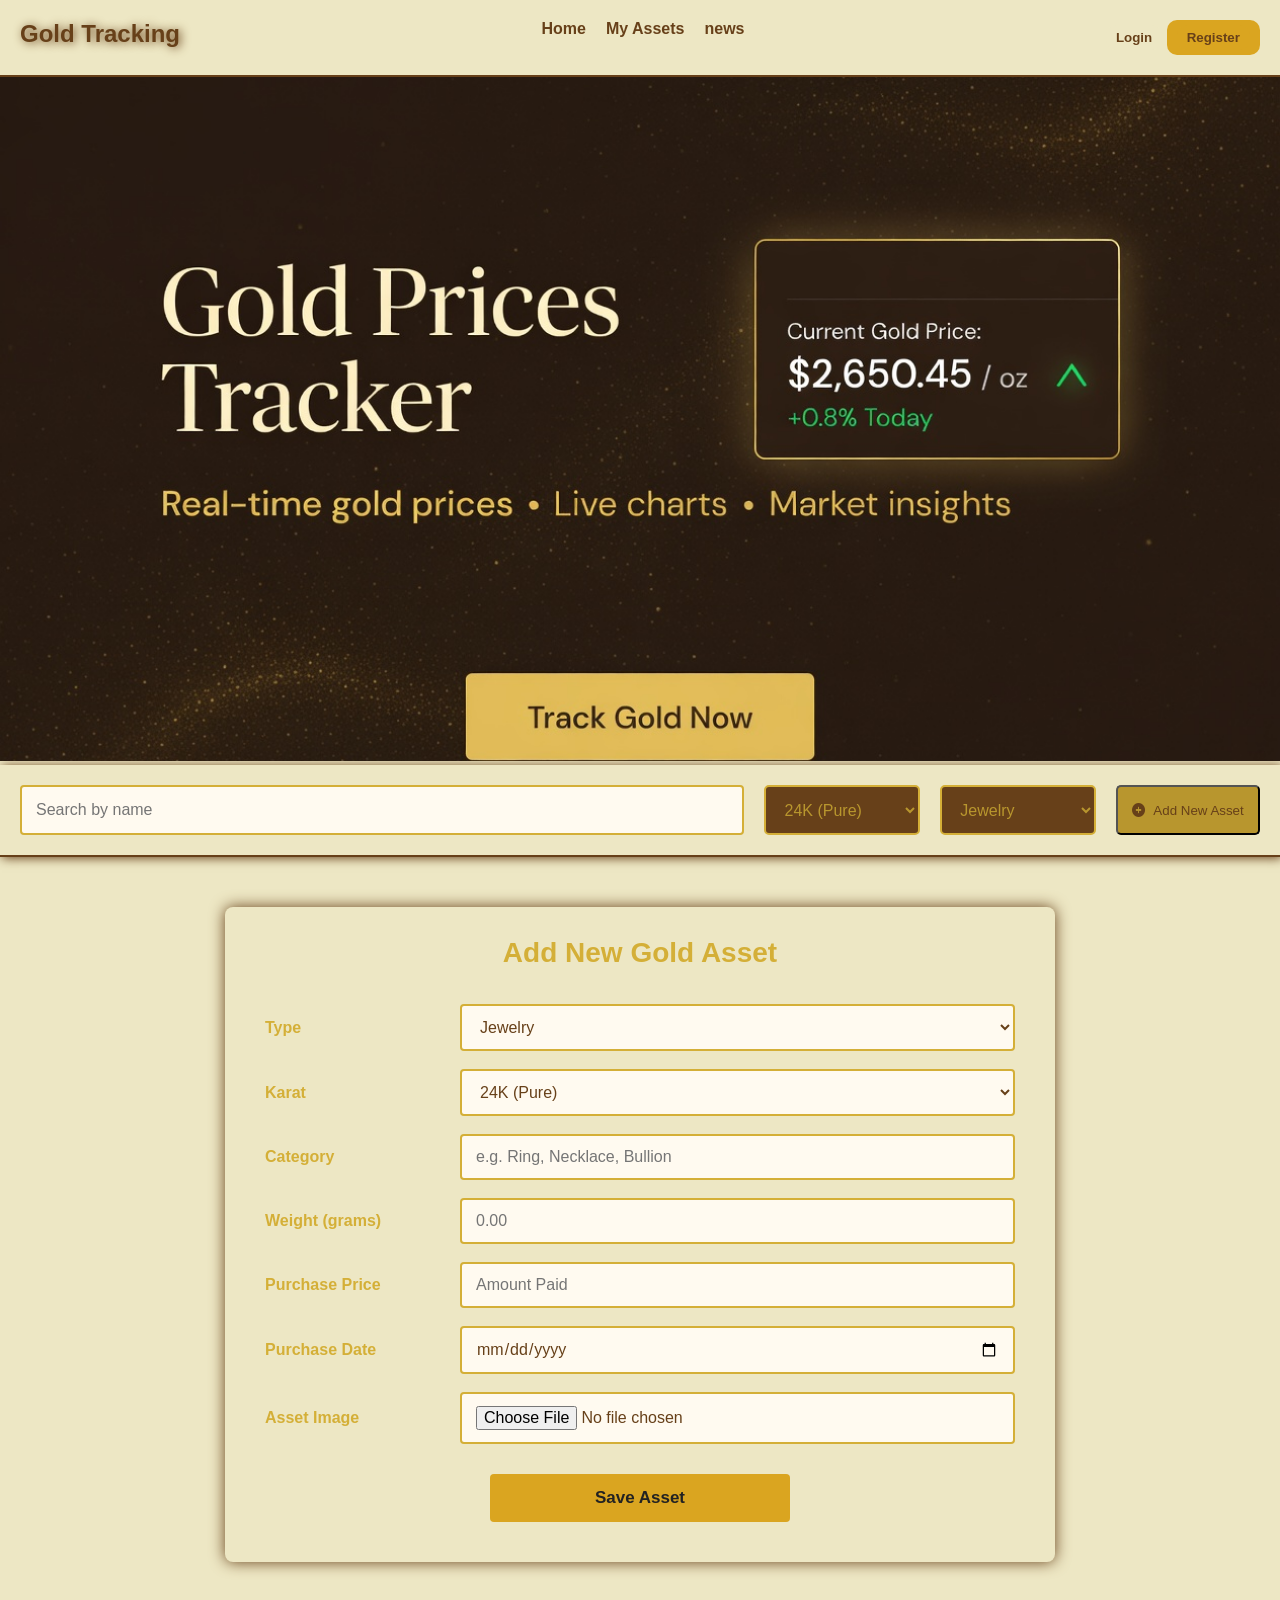
==== assets.html @ 6d6d90ec "Asset html and css are ready still missing the js" ====
<!DOCTYPE html>
<html lang="en">

<head>
    <meta charset="UTF-8">
    <meta name="viewport" content="width=device-width, initial-scale=1.0">
    <title>Assets Page </title>
    <link rel="stylesheet" href="assets.css">
    <link rel="stylesheet" href="https://cdnjs.cloudflare.com/ajax/libs/font-awesome/6.4.0/css/all.min.css">
</head>

<body>
    <header>
        <div id="logo">Gold Tracking</div>
        <div id="nav-bar">
            <nav>
                <ul>
                    <li><a href="#">Home</a></li>
                    <li><a href="#">My Assets</a></li>
                    <li><a href="#">news</a></li>
                </ul>
            </nav>
        </div>
        <div id="buttons">
            <button id="login-btn"><a href="#">Login</a></button>
            <button id="Register-btn"><a href="#">Register</a></button>
        </div>
    </header>
    <img src="images\bKC5A.jpg" class="heroSection" alt="Gold Image for the hero section ">


    <div class="searchAssets">
        <input type="text"  placeholder="Search by name">
        
                <select id="searchKarat" required>
                        <option value="24K">24K (Pure)</option>
                        <option value="22K">22K</option>
                        <option value="21K">21K</option>
                        <option value="18K">18K</option>
                        <option value="14K">14K</option>
                    </select>
                
                <select id="searchType" required>
                        <option value="Jewelry">Jewelry</option>
                        <option value="Bars">Bars</option>
                        <option value="Coins">Coins</option>
                    </select>


    
        <button id="add-asset-btn"><i class="fa-solid fa-circle-plus" style="margin-right: 5px;  background-color: #b8962e;"></i> Add New Asset</button>
    </div>


    <form class="addAssets">

        <div class="form-container">
            <h2>Add New Gold Asset</h2>
            <form id="assetForm">
                <div class="form-group">
                    <label for="type">Type</label>
                    <select id="type" required>
                        <option value="Jewelry">Jewelry</option>
                        <option value="Bars">Bars</option>
                        <option value="Coins">Coins</option>
                    </select>
                </div>

                <div class="form-group">
                    <label for="karat">Karat</label>
                    <select id="karat" required>
                        <option value="24K">24K (Pure)</option>
                        <option value="22K">22K</option>
                        <option value="21K">21K</option>
                        <option value="18K">18K</option>
                        <option value="14K">14K</option>
                    </select>
                </div>

                <div class="form-group">
                    <label for="category">Category</label>
                    <input type="text" id="category" placeholder="e.g. Ring, Necklace, Bullion" required>
                </div>

                <div class="form-group">
                    <label for="weight">Weight (grams)</label>
                    <input type="number" id="weight" step="0.01" placeholder="0.00" required>
                </div>

                <div class="form-group">
                    <label for="price">Purchase Price</label>
                    <input type="number" id="price" step="0.01" placeholder="Amount Paid" required>
                </div>

                <div class="form-group">
                    <label for="date">Purchase Date</label>
                    <input type="date" id="date" required>
                </div>

                <div class="form-group">
                    <label for="image">Asset Image</label>
                    <input type="file" id="image" accept="image/*">
                </div>

                <button type="submit" id="saveBtn">Save Asset</button>
            </form>
        </div>
    </form>

</body>

</html>
---- assets.css ----
* {
    padding: 0;
    margin: 0;
    font-family: Arial, Helvetica, sans-serif;
    background-color: #ede7c4;
}

header {
    display: flex;
    justify-content: space-between;
    padding: 20px;
    border-bottom: 2px solid #674019;
    box-shadow: 2px 1px 10px #674019;
}

header #logo {
    font-weight: bold;
    font-size: 24px;
    color: #674019;
    text-shadow: 2px 1px 10px #674019;
}

header #nav-bar ul {
    display: flex;
    justify-content: space-around;
}

header #nav-bar ul li {
    padding: 0 10px;
    list-style: none;
}

header #nav-bar ul li a {
    text-decoration: none;
    color: #674019;
    font-weight: bold;
}

header #nav-bar ul li:hover {
    border-bottom: solid 2px #674019;
}

header #buttons #login-btn {
    padding: 5px 10px;
    border-radius: 10px;
    border-style: none;

}

header #buttons #login-btn a {
    text-decoration: none;
    color: #674019;
    font-weight: bold;
}

header #buttons #Register-btn a {
    padding: 5px 10px;
    border-radius: 10px;
    background-color: goldenrod;
    text-decoration: none;
    color: #674019;
    font-weight: bold;
}

header #buttons #Register-btn {

    border-radius: 10px;
    background-color: goldenrod;
    color: #674019;
    border: none;
    padding: 10px;
}

.form-container {
    max-width: 750px;
    margin: 50px auto;
    padding: 30px 40px;
    background-color: #ede7c4;
    border-radius: 8px;
    box-shadow: 0 0 15px #674019;
}
h2 {
    color: #d4af37;
    margin: 0 0 35px 0;
    padding: 0;
    text-align: center;
    font-size: 28px;
    font-weight: bold;
}
.form-group {
    display: grid;
    grid-template-columns: 180px 1fr;
    align-items: center;
    gap: 15px;
    margin-bottom: 18px;
}
.form-group label {
    font-weight: 600;
    color: #d4af37;
    text-align: left;
    padding-right: 15px;
    white-space: nowrap;
}

/* All inputs and selects same width */
input,
select {
    width: 100%;
    padding: 12px 14px;
    border: 2px solid #d4af37;
    border-radius: 4px;
    font-size: 16px;
    color: #674019;
    background-color: #fffaf0;
    box-sizing: border-box;
}

/* Button */
#saveBtn {
    display: block;
    margin: 30px auto 10px auto;
    width: 40%;
    padding: 14px;
    background-color: goldenrod;
    color: #222;
    border: none;
    border-radius: 4px;
    cursor: pointer;
    font-size: 17px;
    font-weight: bold;
}

#saveBtn:hover {
    background-color: #b8962e;
}

.heroSection {
    min-width: 100%;
    height: 76vh;
    object-fit: cover;
}

/* here goes the style of the search input */
.searchAssets {
    display: flex;
    justify-content: space-around;
    padding: 20px;
    border-bottom: 2px solid #674019;
    box-shadow: 2px 1px 10px #674019;
}

#search-input {
    width: 60%;
    padding: 10px;
    border: 1px solid #d4af37;
    border-radius: 5px;
    display: block;
    color: #674019;
    background-color: #b8962e;
    justify-content: flex-start;
    height: 50px;
}

#add-asset-btn {
    color: #674019;
    background-color: #b8962e;
    width: 20%;
    justify-content: flex-start;
    margin-left: 20px;
    height: 50px;
    border-radius: 5px;
}

#type-btn {
    color: #674019;
    background-color: #b8962e;
    width: 20%;
    justify-content: flex-start;
    margin-left: 20px;
    height: 50px;
    border-radius: 5px;
}

#searchKarat {
    color: #b8962e;
    background-color: #674019;
    width: 20%;
    justify-content: flex-start;
    margin-left: 20px;
    height: 50px;
    border-radius: 5px;
}

#searchType {
    color: #b8962e;
    background-color: #674019;
    width: 20%;
    justify-content: flex-start;
    margin-left: 20px;
    height: 50px;
    border-radius: 5px;
}
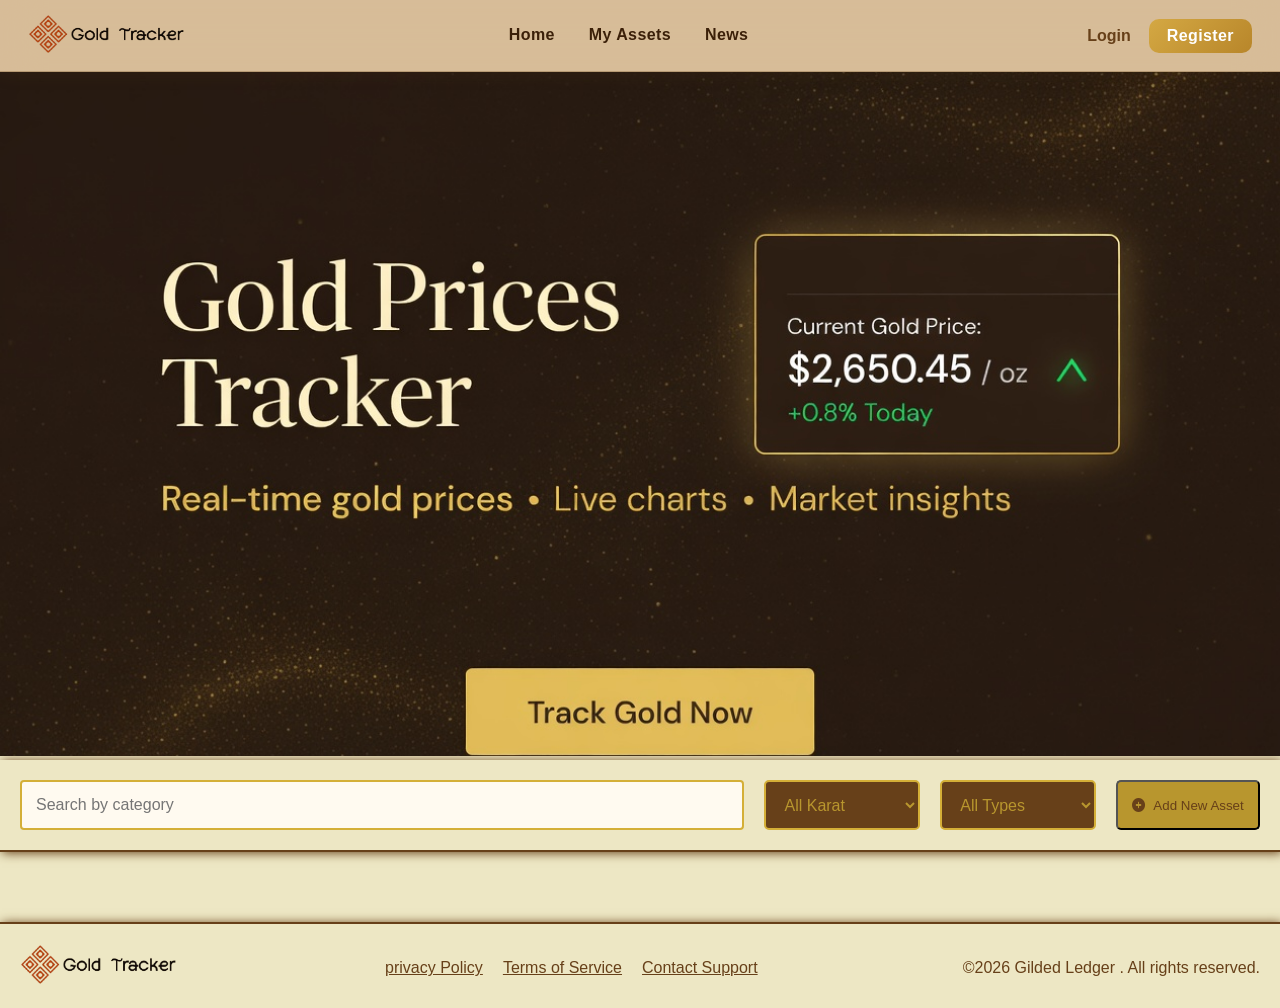
==== commit 0a7cd297: "the search and the validation are done" ====
--- a/assets.html
+++ b/assets.html
@@ -11,102 +11,147 @@
 
 <body>
     <header>
-        <div id="logo">Gold Tracking</div>
-        <div id="nav-bar">
-            <nav>
-                <ul>
-                    <li><a href="#">Home</a></li>
-                    <li><a href="#">My Assets</a></li>
-                    <li><a href="#">news</a></li>
-                </ul>
-            </nav>
-        </div>
-        <div id="buttons">
-            <button id="login-btn"><a href="#">Login</a></button>
-            <button id="Register-btn"><a href="#">Register</a></button>
-        </div>
-    </header>
+    <div class="logo">
+      <img src="/media/logo.png" alt="Gold Tracker" />
+    </div>
+
+    <div id="nav-bar">
+      <nav>
+        <ul>
+          <li><a href="/index.html">Home</a></li>
+          <li><a href="#">My Assets</a></li>
+          <li><a href="/news.html">News</a></li>
+        </ul>
+      </nav>
+    </div>
+
+    <div id="buttons">
+      <button id="login-btn"><a href="login.html">Login</a></button>
+      <button id="Register-btn"><a href="register.html">Register</a></button>
+    </div>
+  </header>
     <img src="images\bKC5A.jpg" class="heroSection" alt="Gold Image for the hero section ">
 
 
     <div class="searchAssets">
-        <input type="text"  placeholder="Search by name">
-        
-                <select id="searchKarat" required>
+      <input type="text" id="searchInput" placeholder="Search by category">
+
+        <select id="searchKarat" required>
+            <option value="all">All Karat</option>
+            <option value="24K">24K (Pure)</option>
+            <option value="22K">22K</option>
+            <option value="21K">21K</option>
+            <option value="18K">18K</option>
+            <option value="14K">14K</option>
+        </select>
+
+        <select id="searchType" required>
+            <option value="all">All Types</option>
+            <option value="Jewelry">Jewelry</option>
+            <option value="Bars">Bars</option>
+            <option value="Coins">Coins</option>
+        </select>
+
+        <button id="add-asset-btn"><i class="fa-solid fa-circle-plus"
+                style="margin-right: 5px;  background-color: #b8962e;"></i> Add New Asset</button>
+    </div>
+
+
+    <!-- ✅ Changed from <form> to <div> — forms cannot be nested -->
+    <div class="addAssets hidden">
+
+        <div class="form-container">
+            <h2>Add New Gold Asset</h2>
+            <form id="assetForm">
+              
+                <div class="form-group">
+                    <label for="type">Type</label>
+                    <select id="assetType" required>
+                        <option value="">choose type of asset</option>
+                        <option value="Jewelry">Jewelry</option>
+                        <option value="Bars">Bars</option>
+                        <option value="Coins">Coins</option>
+                    </select>
+                    <span id="assetTypeError" class="error-message" style="color:red; display:none;"></span>
+                </div>
+
+                <div class="form-group">
+                    <label for="karat">Karat</label>
+                    <select id="karat" required>
+                        <option value="">choose karat</option>
                         <option value="24K">24K (Pure)</option>
                         <option value="22K">22K</option>
                         <option value="21K">21K</option>
                         <option value="18K">18K</option>
                         <option value="14K">14K</option>
                     </select>
-                
-                <select id="searchType" required>
-                        <option value="Jewelry">Jewelry</option>
-                        <option value="Bars">Bars</option>
-                        <option value="Coins">Coins</option>
-                    </select>
-
-
-    
-        <button id="add-asset-btn"><i class="fa-solid fa-circle-plus" style="margin-right: 5px;  background-color: #b8962e;"></i> Add New Asset</button>
-    </div>
-
-
-    <form class="addAssets">
-
-        <div class="form-container">
-            <h2>Add New Gold Asset</h2>
-            <form id="assetForm">
-                <div class="form-group">
-                    <label for="type">Type</label>
-                    <select id="type" required>
-                        <option value="Jewelry">Jewelry</option>
-                        <option value="Bars">Bars</option>
-                        <option value="Coins">Coins</option>
-                    </select>
-                </div>
-
-                <div class="form-group">
-                    <label for="karat">Karat</label>
-                    <select id="karat" required>
-                        <option value="24K">24K (Pure)</option>
-                        <option value="22K">22K</option>
-                        <option value="21K">21K</option>
-                        <option value="18K">18K</option>
-                        <option value="14K">14K</option>
-                    </select>
+                    <span id="karatError" class="error-message" style="color:red; display:none;"></span>
                 </div>
 
                 <div class="form-group">
                     <label for="category">Category</label>
                     <input type="text" id="category" placeholder="e.g. Ring, Necklace, Bullion" required>
+                    <span id="categoryError" class="error-message" style="color:red; display:none;"></span>
                 </div>
 
                 <div class="form-group">
                     <label for="weight">Weight (grams)</label>
-                    <input type="number" id="weight" step="0.01" placeholder="0.00" required>
+                    <input type="number" id="weight" step="0.01" placeholder="0.00" min="0" required>
+                    <span id="weightError" class="error-message" style="color:red; display:none;"></span>
                 </div>
 
                 <div class="form-group">
                     <label for="price">Purchase Price</label>
-                    <input type="number" id="price" step="0.01" placeholder="Amount Paid" required>
+                    <input type="number" id="price" step="0.01" min="0" placeholder="Amount Paid" required>
+                    <span id="priceError" class="error-message" style="color:red; display:none;"></span>
                 </div>
 
                 <div class="form-group">
                     <label for="date">Purchase Date</label>
                     <input type="date" id="date" required>
+                    <span id="dateError" class="error-message" style="color:red; display:none;"></span>
                 </div>
 
                 <div class="form-group">
                     <label for="image">Asset Image</label>
-                    <input type="file" id="image" accept="image/*">
+                    <input type="file" id="image" accept="image/*" required>
+                    <span id="imageError" class="error-message" style="color:red; display:none;"></span>
                 </div>
 
                 <button type="submit" id="saveBtn">Save Asset</button>
             </form>
         </div>
-    </form>
+    </div>
 
+    <div id="assetList">
+
+
+    </div>
+    <footer>
+        <div class="logo">
+            <img src="/media/logo.png" alt="Gold Tracker" width="200px">
+        </div>
+        <div id="footer-nav">
+            <nav>
+                <ul>
+                    <li>
+                        <a href="#">privacy Policy</a>
+                    </li>
+                     <li>
+                        <a href="#">Terms of Service</a>
+                    </li>
+                     <li>
+                        <a href="#">Contact Support</a>
+                    </li>
+                </ul>
+            </nav>
+        </div>
+        <div id="copyRight">
+            &copy;2026 Gilded Ledger . All rights reserved.
+        </div>
+    </footer>
+
+    <script src="assets.js"></script>
 </body>
 
 </html>
--- a/assets.css
+++ b/assets.css
@@ -2,75 +2,116 @@
     padding: 0;
     margin: 0;
     font-family: Arial, Helvetica, sans-serif;
-    background-color: #ede7c4;
-}
-
-header {
-    display: flex;
-    justify-content: space-between;
-    padding: 20px;
-    border-bottom: 2px solid #674019;
-    box-shadow: 2px 1px 10px #674019;
-}
-
-header #logo {
-    font-weight: bold;
-    font-size: 24px;
-    color: #674019;
-    text-shadow: 2px 1px 10px #674019;
-}
-
-header #nav-bar ul {
-    display: flex;
-    justify-content: space-around;
-}
-
-header #nav-bar ul li {
-    padding: 0 10px;
-    list-style: none;
-}
-
-header #nav-bar ul li a {
-    text-decoration: none;
-    color: #674019;
-    font-weight: bold;
-}
-
-header #nav-bar ul li:hover {
-    border-bottom: solid 2px #674019;
-}
-
-header #buttons #login-btn {
-    padding: 5px 10px;
-    border-radius: 10px;
-    border-style: none;
-
-}
-
-header #buttons #login-btn a {
-    text-decoration: none;
-    color: #674019;
-    font-weight: bold;
-}
-
-header #buttons #Register-btn a {
-    padding: 5px 10px;
-    border-radius: 10px;
-    background-color: goldenrod;
-    text-decoration: none;
-    color: #674019;
-    font-weight: bold;
-}
-
-header #buttons #Register-btn {
-
-    border-radius: 10px;
-    background-color: goldenrod;
-    color: #674019;
-    border: none;
-    padding: 10px;
-}
-
+}
+body
+{
+    background-color: #ede7c4;;
+}
+ header {
+      display: flex;
+      align-items: center;
+      justify-content: space-between;
+      padding: 14px 28px;
+      background-color: rgba(213, 185, 148, 0.92);
+      backdrop-filter: blur(20px);
+      -webkit-backdrop-filter: blur(20px);
+      border-bottom: 1px solid rgba(103, 64, 25, 0.28);
+      box-shadow: 0 2px 16px rgba(103, 64, 25, 0.15);
+      position: sticky;
+      top: 0;
+      z-index: 1000;
+    }
+
+    /* Logo */
+    .logo {
+      display: flex;
+      align-items: center;
+    }
+    .logo img {
+      width: 160px;
+      height: auto;
+      display: block;
+    }
+
+    /* Nav */
+    #nav-bar nav ul {
+      display: flex;
+      align-items: center;
+      gap: 6px;
+      margin: 0;
+      padding: 0;
+      list-style: none;
+    }
+
+    #nav-bar nav ul li a {
+      display: block;
+      padding: 6px 14px;
+      text-decoration: none;
+      color: #3b2009;
+      font-weight: 700;
+      font-size: 16px;
+      letter-spacing: 0.4px;
+      transition: color 0.2s;
+      border-bottom: 2px solid transparent;
+    }
+
+    #nav-bar nav ul li a:hover,
+#nav-bar nav ul li a.active {
+  color: #674019;
+  border-bottom: 2px solid #674019;
+}
+
+    /* Buttons */
+    #buttons {
+      display: flex;
+      align-items: center;
+      gap: -6px;
+    }
+
+    #login-btn {
+      padding: 8px 18px;
+      background: transparent;
+      border: 1px solid rgba(103, 64, 25, 0.4);
+      border-radius: 0;
+      cursor: pointer;
+      transition: all 0.2s;
+      border: none;
+    }
+
+    #login-btn a {
+      text-decoration: none;
+      color: #674019;
+      font-weight: 700;
+      font-size: 16px;
+    }
+
+    #login-btn:hover {
+      background-color: rgba(103, 64, 25, 0.08);
+      border-color: #674019;
+    }
+
+    #Register-btn {
+      padding: 8px 18px;
+      background: linear-gradient(135deg, #d4a843, #b8862a);
+      border: none;
+      border-radius: 10px;
+      cursor: pointer;
+      transition: all 0.25s;
+    }
+
+    #Register-btn a {
+      text-decoration: none;
+      color: #fff;
+      font-weight: 700;
+      font-size: 16px;
+      letter-spacing: 0.4px;
+    }
+
+    #Register-btn:hover {
+      background: linear-gradient(135deg, #e0b84e, #c99330);
+      box-shadow: 0 4px 16px rgba(180, 130, 40, 0.3);
+      transform: translateY(-1px);
+    }
 .form-container {
     max-width: 750px;
     margin: 50px auto;
@@ -101,8 +142,6 @@
     padding-right: 15px;
     white-space: nowrap;
 }
-
-/* All inputs and selects same width */
 input,
 select {
     width: 100%;
@@ -199,4 +238,102 @@
     margin-left: 20px;
     height: 50px;
     border-radius: 5px;
+}
+#dateError {
+    color: red;
+}
+.hidden {
+    display: none;
+}
+.show
+{
+    display: block;
+}
+.error-message{
+    display: block;
+    color: red;
+    font-weight: bold;
+}
+#assetList{
+    display : grid;
+    grid-template-columns: repeat(4, 1fr);
+    gap: 20px;
+    padding: 20px;
+
+}
+.gold-card {
+    border: 1px solid #674019;
+    padding: 20px;
+    border-radius: 10px;
+     background-color: #ede7c4;
+    box-shadow: 2px 1px 10px #674019;
+}
+
+.gold-card img {
+    width: 100%;
+    height: 200px;
+    object-fit: cover;
+    border-radius: 10px;
+}
+
+.gold-card h3 {
+    font-size: 20px;
+    margin: 10px 0;
+    color: #674019;
+}
+
+.gold-card p {
+    font-size: 16px;
+    color: #674019;
+}
+
+.gold-card a {
+    display: inline-block;
+    padding: 10px 20px;
+    background-color: #674019;
+    color: #fff;
+    text-decoration: none;
+    border-radius: 5px;
+    margin-top: 10px;
+}
+
+.gold-card a:hover {
+    background-color: #b8962e;
+}
+.delete-btn {
+    display: inline-block;
+    padding: 10px 20px;
+    background-color: #674019;
+    color: #fff;
+    text-decoration: none;
+    border-radius: 5px;
+    margin-top: 10px;
+}
+footer{
+  bottom: 0;
+display: flex;
+justify-content: space-between;
+text-align: center;
+position:static;
+ border-top: 2px solid #674019;
+    box-shadow: 2px 1px 10px #674019 ;
+    padding: 20px;
+    margin-top: 30px;
+}
+footer #footer-nav ul{
+    display: flex;
+    justify-content: space-around;
+    margin-top: 15px;
+}
+footer #footer-nav ul li{
+   padding: 0 10px;
+    list-style:  none;    
+}
+footer #footer-nav ul li a{
+    color: #674019;
+}
+footer #copyRight{
+    color: #674019;
+    margin-top: 15px; 
+
 }
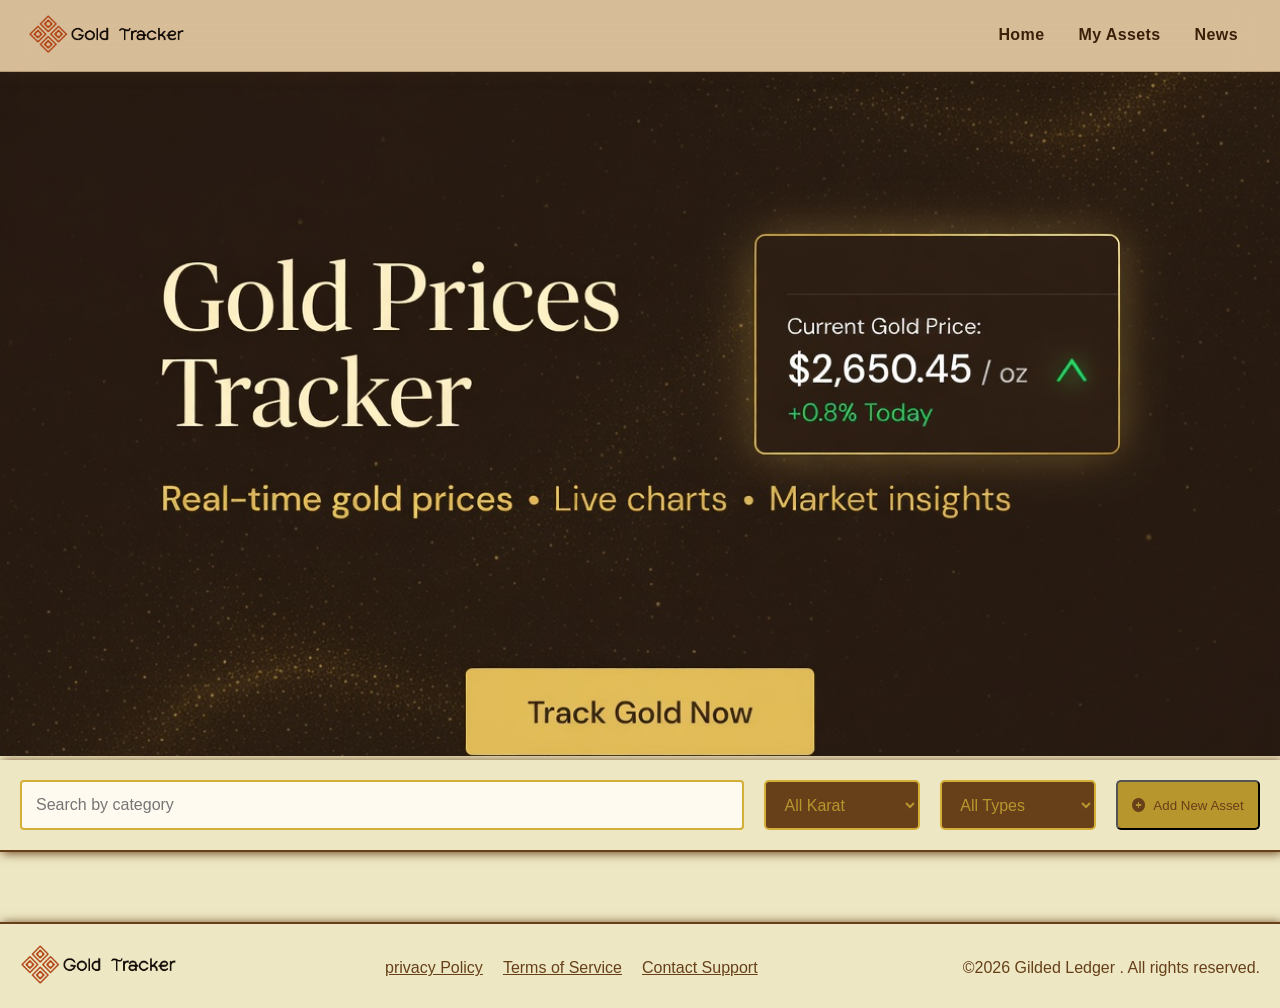
==== commit 66dc0088: "Assts bing added" ====
--- a/assets.html
+++ b/assets.html
@@ -12,7 +12,7 @@
 <body>
     <header>
     <div class="logo">
-      <img src="/media/logo.png" alt="Gold Tracker" />
+      <img src="/media/logo.png" alt="Gold Tracker" class="imageHeadder" />
     </div>
 
     <div id="nav-bar">
@@ -25,10 +25,7 @@
       </nav>
     </div>
 
-    <div id="buttons">
-      <button id="login-btn"><a href="login.html">Login</a></button>
-      <button id="Register-btn"><a href="register.html">Register</a></button>
-    </div>
+
   </header>
     <img src="images\bKC5A.jpg" class="heroSection" alt="Gold Image for the hero section ">
 
--- a/assets.css
+++ b/assets.css
@@ -21,7 +21,6 @@
       top: 0;
       z-index: 1000;
     }
-
     /* Logo */
     .logo {
       display: flex;
@@ -45,6 +44,8 @@
 
     #nav-bar nav ul li a {
       display: block;
+      cursor: pointer;
+      margin: auto 0;
       padding: 6px 14px;
       text-decoration: none;
       color: #3b2009;
@@ -336,4 +337,34 @@
     color: #674019;
     margin-top: 15px; 
 
+}
+.profit-loss {
+  margin: 10px 0;
+  padding: 8px 12px;
+  border-radius: 5px;
+  font-weight: bold;
+  display: flex;
+  flex-direction: column;
+  gap: 3px;
+}
+
+.profit-loss.profit {
+  background-color: #d4edda;
+  color: #155724;
+}
+
+.profit-loss.loss {
+  background-color: #f8d7da;
+  color: #721c24;
+}
+
+.profit-loss.neutral {
+  background-color: #e2e3e5;
+  color: #383d41;
+  font-size: 13px;
+}
+
+.profit-loss small {
+  font-weight: normal;
+  font-size: 12px;
 }
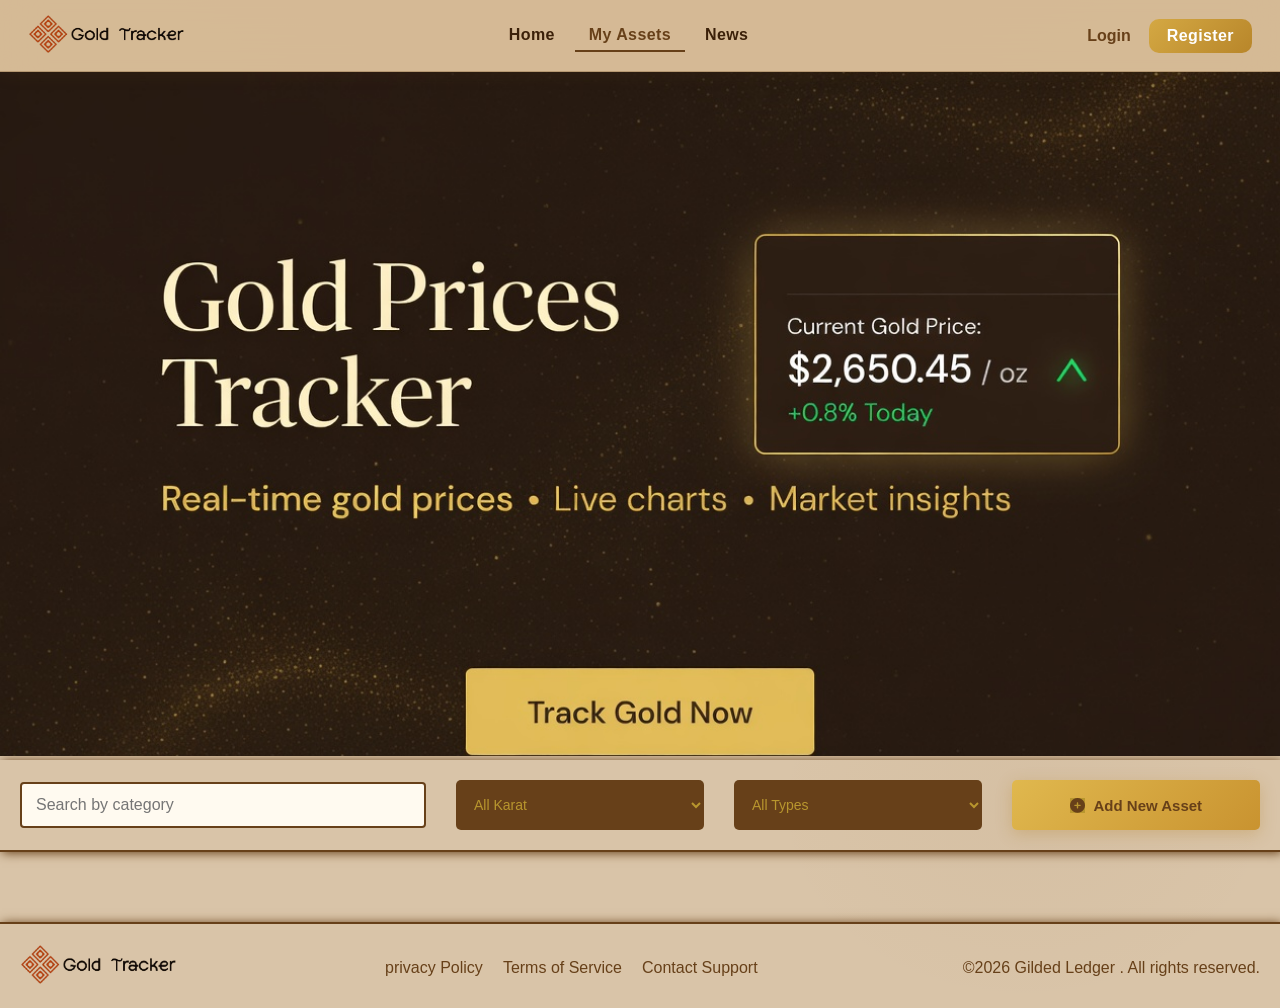
==== commit 0b467a89: "edit the css for the assets" ====
--- a/assets.html
+++ b/assets.html
@@ -5,28 +5,15 @@
     <meta charset="UTF-8">
     <meta name="viewport" content="width=device-width, initial-scale=1.0">
     <title>Assets Page </title>
+    <link rel="stylesheet" href="home.css">
     <link rel="stylesheet" href="assets.css">
     <link rel="stylesheet" href="https://cdnjs.cloudflare.com/ajax/libs/font-awesome/6.4.0/css/all.min.css">
+    <script src="script.js"></script>
 </head>
 
 <body>
-    <header>
-    <div class="logo">
-      <img src="/media/logo.png" alt="Gold Tracker" class="imageHeadder" />
-    </div>
+    <div id="header-placeholder"></div>
 
-    <div id="nav-bar">
-      <nav>
-        <ul>
-          <li><a href="/index.html">Home</a></li>
-          <li><a href="#">My Assets</a></li>
-          <li><a href="/news.html">News</a></li>
-        </ul>
-      </nav>
-    </div>
-
-
-  </header>
     <img src="images\bKC5A.jpg" class="heroSection" alt="Gold Image for the hero section ">
 
 
@@ -124,31 +111,11 @@
 
 
     </div>
-    <footer>
-        <div class="logo">
-            <img src="/media/logo.png" alt="Gold Tracker" width="200px">
-        </div>
-        <div id="footer-nav">
-            <nav>
-                <ul>
-                    <li>
-                        <a href="#">privacy Policy</a>
-                    </li>
-                     <li>
-                        <a href="#">Terms of Service</a>
-                    </li>
-                     <li>
-                        <a href="#">Contact Support</a>
-                    </li>
-                </ul>
-            </nav>
-        </div>
-        <div id="copyRight">
-            &copy;2026 Gilded Ledger . All rights reserved.
-        </div>
-    </footer>
+     <div id="footer-placeholder"></div>
+
 
     <script src="assets.js"></script>
+
 </body>
 
 </html>
--- a/home.css
+++ b/home.css
@@ -0,0 +1,580 @@
+* {
+  margin: 0;
+  padding: 0;
+  box-sizing: border-box;
+}
+
+:root {
+  --accent:        #674019;
+  --accent-light:  #8a5a2e;
+  --accent-dim:    #4d2e10;
+  --accent-glow:   rgba(103, 64, 25, 0.10);
+
+  --bg:        #d9c4a8;
+  --bg-2:      #cdb899;
+  --bg-3:      #c0aa8a;
+
+  --surface:   #c4a87e;
+  --surface-2: #b89568;
+
+  --border:     rgba(103, 64, 25, 0.18);
+  --border-dim: rgba(103, 64, 25, 0.09);
+
+  --text:           #3b2009;
+  --text-secondary: #674019;
+  --text-muted:     #8a5a2e;
+  --text-dim:       #c4a07a;
+}
+
+body {
+  background-color: var(--bg);
+  color: var(--text);
+  font-family: "DM Sans", sans-serif;
+  min-height: 100vh;
+  background-image:
+    radial-gradient(ellipse 80% 60% at 50% -20%, rgba(103, 64, 25, 0.06) 0%, transparent 60%),
+    radial-gradient(ellipse 40% 40% at 80% 80%, rgba(103, 64, 25, 0.03) 0%, transparent 50%);
+}
+
+/* ── Buttons ── */
+.btn-warning {
+  background: linear-gradient(135deg, #d4a843, #b8862a);
+  border: none;
+  color: #fff;
+  font-weight: 600;
+  font-size: 13px;
+  letter-spacing: 0.4px;
+  transition: all 0.25s;
+}
+.btn-warning:hover {
+  background: linear-gradient(135deg, #e0b84e, #c99330);
+  color: #fff;
+  box-shadow: 0 4px 20px rgba(180, 130, 40, 0.3);
+  transform: translateY(-1px);
+}
+.btn-outline-warning {
+  border: 1px solid #b8862a;
+  color: #b8862a;
+  background: transparent;
+  font-size: 12px;
+  letter-spacing: 0.3px;
+  transition: all 0.2s;
+}
+.btn-outline-warning:hover {
+  background-color: rgba(180, 130, 40, 0.08);
+  border-color: #d4a843;
+  color: #96700e;
+}
+.text-warning {
+  color: #b8862a !important;
+}
+
+a {
+  color: var(--accent);
+  text-decoration: none;
+}
+a:hover {
+  color: var(--accent-light);
+}
+
+::-webkit-scrollbar { width: 5px; }
+::-webkit-scrollbar-track { background: var(--bg-2); }
+::-webkit-scrollbar-thumb { background: var(--border); border-radius: 3px; }
+
+/* ── Price Card ── */
+.price-card {
+  background: linear-gradient(145deg, var(--surface) 0%, var(--bg-2) 100%);
+  border: 1px solid var(--border);
+  border-radius: 0;
+  padding: 28px;
+  height: 100%;
+  position: relative;
+  overflow: hidden;
+  transition: border-color 0.3s;
+  text-align: center;
+  display: flex;
+  flex-direction: column;
+  align-items: center;
+  justify-content: center;
+}
+.price-card::before {
+  content: "";
+  position: absolute;
+  top: 0; left: 0; right: 0;
+  height: 2px;
+  background: linear-gradient(90deg, transparent, var(--accent), transparent);
+  opacity: 0.6;
+}
+.price-card::after {
+  content: "";
+  position: absolute;
+  top: -60px; right: -60px;
+  width: 180px; height: 180px;
+  background: radial-gradient(circle, var(--accent-glow) 0%, transparent 70%);
+  pointer-events: none;
+}
+.price-card:hover {
+  border-color: rgba(103, 64, 25, 0.25);
+}
+.price-card h6 {
+  color: var(--text);
+  font-size: 11px;
+  letter-spacing: 1.5px;
+  text-transform: uppercase;
+  font-weight: 700;
+  text-align: center;
+}
+.price-card h2 {
+  color: var(--accent);
+  font-family: "Cormorant Garamond", serif;
+  font-size: 42px;
+  font-weight: 700;
+  text-align: center;
+  letter-spacing: -0.5px;
+  margin: 10px 0 4px;
+  line-height: 1;
+}
+.price-card #ounce-price-sub {
+  color: var(--text-secondary);
+  font-size: 13px;
+  font-weight: 600;
+  margin-bottom: 4px;
+  text-align: center;
+}
+.price-card #last-updated {
+  color: var(--text-muted);
+  font-size: 10px;
+  font-weight: 600;
+  letter-spacing: 0.3px;
+  text-align: center;
+}
+
+/* ── Chart Card ── */
+.chart-card {
+  background: linear-gradient(145deg, var(--surface) 0%, var(--bg-2) 100%);
+  border: 1px solid var(--border);
+  border-radius: 0;
+  padding: 24px;
+  height: 100%;
+  position: relative;
+  overflow: hidden;
+  text-align: center;
+}
+.chart-card::before {
+  content: "";
+  position: absolute;
+  top: 0; left: 0; right: 0;
+  height: 2px;
+  background: linear-gradient(90deg, transparent, var(--accent), transparent);
+  opacity: 0.4;
+}
+.chart-card h6 {
+  color: var(--text-secondary);
+  font-size: 11px;
+  letter-spacing: 1.5px;
+  text-transform: uppercase;
+  font-weight: 700;
+  margin-bottom: 16px;
+  text-align: center;
+}
+
+/* ── Rate Cards ── */
+.rates-section-title {
+  font-family: "Cormorant Garamond", serif;
+  font-weight: 300;
+  font-size: 22px;
+  letter-spacing: 0.5px;
+  color: var(--text);
+  margin-bottom: 0;
+}
+.rate-card {
+  background: var(--surface);
+  border: 1px solid var(--border-dim);
+  border-radius: 0;
+  padding: 10px;
+  text-align: center;
+  position: relative;
+  overflow: hidden;
+  transition: all 0.25s ease;
+  flex: 1 1 0;
+  aspect-ratio: 1 / 1;
+  display: flex;
+  flex-direction: column;
+  align-items: center;
+  justify-content: center;
+}
+.rate-card:hover {
+  border-color: rgba(103, 64, 25, 0.2);
+  transform: translateY(-2px);
+  box-shadow: 0 8px 32px rgba(103, 64, 25, 0.12);
+}
+.rate-card.featured {
+  border-color: var(--accent);
+  background: linear-gradient(145deg, var(--surface-2), var(--surface));
+  box-shadow:
+    0 0 0 1px rgba(103, 64, 25, 0.1),
+    inset 0 1px 0 rgba(103, 64, 25, 0.15);
+}
+.rate-card.featured::before {
+  content: "POPULAR";
+  position: absolute;
+  top: 6px; right: 8px;
+  font-size: 7px;
+  letter-spacing: 1.5px;
+  color: var(--accent-dim);
+}
+.rate-label {
+  font-size: 13px;
+  color: var(--text-secondary);
+  margin-bottom: 6px;
+  letter-spacing: 0.8px;
+  text-transform: uppercase;
+  font-weight: 700;
+  text-align: center;
+}
+.rate-value {
+  font-size: 32px;
+  font-weight: 700;
+  color: var(--accent);
+  font-family: "Cormorant Garamond", serif;
+  letter-spacing: 0.5px;
+  line-height: 1.1;
+}
+.rate-card small {
+  color: var(--text-muted);
+  font-size: 11px;
+  font-weight: 600;
+  letter-spacing: 0.5px;
+  display: block;
+  margin-top: 4px;
+}
+
+/* ── News ── */
+.news-section-title {
+  font-family: "Cormorant Garamond", serif;
+  font-weight: 300;
+  font-size: 22px;
+  letter-spacing: 0.5px;
+  color: var(--text);
+  white-space: nowrap;
+}
+.news-title-line {
+  flex: 1;
+  height: 1px;
+  background: linear-gradient(90deg, var(--border), transparent);
+}
+.news-card {
+  background: linear-gradient(145deg, var(--surface) 0%, var(--bg-2) 100%);
+  border: 1px solid var(--border-dim);
+  border-radius: 0;
+  overflow: hidden;
+  display: flex;
+  flex-direction: column;
+  height: 100%;
+  transition: border-color 0.3s, transform 0.25s;
+}
+.news-card:hover {
+  border-color: rgba(103, 64, 25, 0.3);
+  transform: translateY(-3px);
+}
+.news-card-img {
+  width: 100%;
+  height: 160px;
+  object-fit: cover;
+  background-color: var(--surface-2);
+  display: block;
+}
+.news-card-body {
+  padding: 16px 18px 20px;
+  flex: 1;
+  display: flex;
+  flex-direction: column;
+  text-align: center;
+  align-items: center;
+}
+.news-card-meta {
+  display: flex;
+  align-items: center;
+  justify-content: center;
+  gap: 8px;
+  margin-bottom: 10px;
+}
+.news-source {
+  font-size: 9px;
+  letter-spacing: 1px;
+  color: var(--accent);
+  text-transform: uppercase;
+  background: var(--accent-glow);
+  padding: 3px 8px;
+  border-radius: 0;
+  border: 1px solid rgba(103, 64, 25, 0.2);
+  white-space: nowrap;
+}
+.news-date {
+  font-size: 10px;
+  color: var(--text-muted);
+  letter-spacing: 0.3px;
+}
+.news-card-title {
+  font-family: "Cormorant Garamond", serif;
+  font-size: 17px;
+  font-weight: 600;
+  color: var(--text);
+  line-height: 1.4;
+  margin-bottom: 8px;
+  text-align: center;
+}
+.news-card-desc {
+  font-size: 12px;
+  color: var(--text-secondary);
+  line-height: 1.65;
+  flex: 1;
+  display: -webkit-box;
+  -webkit-line-clamp: 3;
+  line-clamp: 3;
+  -webkit-box-orient: vertical;
+  overflow: hidden;
+  text-align: center;
+}
+.news-card-link {
+  display: inline-flex;
+  align-items: center;
+  gap: 5px;
+  margin-top: 14px;
+  font-size: 11px;
+  letter-spacing: 0.5px;
+  color: var(--accent);
+  text-decoration: none;
+  transition: color 0.2s, gap 0.2s;
+}
+.news-card-link:hover {
+  color: var(--accent-light);
+  gap: 8px;
+}
+.news-card-skeleton {
+  background: linear-gradient(145deg, var(--surface) 0%, var(--bg-2) 100%);
+  border: 1px solid var(--border-dim);
+  border-radius: 0;
+  height: 320px;
+  opacity: 0.5;
+}
+@keyframes fadeSlideUp {
+  from { opacity: 0; transform: translateY(16px); }
+  to   { opacity: 1; transform: translateY(0); }
+}
+.price-card,
+.chart-card,
+.rate-card {
+  animation: fadeSlideUp 0.5s ease both;
+}
+.rate-card:nth-child(1) { animation-delay: 0.05s; }
+.rate-card:nth-child(2) { animation-delay: 0.10s; }
+.rate-card:nth-child(3) { animation-delay: 0.15s; }
+.rate-card:nth-child(4) { animation-delay: 0.20s; }
+.rate-card:nth-child(5) { animation-delay: 0.25s; }
+.rate-card:nth-child(6) { animation-delay: 0.30s; }
+
+
+@media (max-width: 992px) {
+
+
+  .price-card {
+    padding: 24px;
+    min-height: 200px;
+  }
+  .price-card h2 {
+    font-size: 36px;
+  }
+
+  .rate-card {
+    aspect-ratio: 1 / 1;
+  }
+  .rate-label {
+    font-size: 12px;
+  }
+  .rate-value {
+    font-size: 18px;
+  }
+  .rate-card small {
+    font-size: 11px;
+  }
+
+  .news-card-img {
+    height: 140px;
+  }
+
+  .rates-section-title,
+  .news-section-title {
+    font-size: 20px;
+  }
+}
+
+
+@media (max-width: 576px) {
+
+  body {
+    font-size: 14px;
+  }
+
+  .price-card {
+    padding: 20px 16px;
+    min-height: 180px;
+  }
+  .price-card h6 {
+    font-size: 10px;
+  }
+  .price-card h2 {
+    font-size: 30px;
+    margin: 8px 0 4px;
+  }
+  .price-card #ounce-price-sub {
+    font-size: 12px;
+  }
+  .price-card #last-updated {
+    font-size: 9px;
+  }
+
+  /* Chart card */
+  .chart-card {
+    padding: 16px 12px;
+  }
+  .chart-card h6 {
+    font-size: 10px;
+    margin-bottom: 10px;
+  }
+
+  
+  .rate-card {
+    flex: 1 1 calc(50% - 4px);
+    aspect-ratio: 1 / 1;
+  }
+  .rate-label { font-size: 10px; letter-spacing: 0.4px; }
+  .rate-value  { font-size: 20px; }
+  .rate-card small { font-size: 9px; }
+
+  .rates-section-title,
+  .news-section-title {
+    font-size: 18px;
+    white-space: normal;
+  }
+
+  .news-card-img {
+    height: 120px;
+  }
+  .news-card-body {
+    padding: 12px 14px 16px;
+  }
+  .news-card-title {
+    font-size: 15px;
+  }
+  .news-card-desc {
+    font-size: 11px;
+  }
+  .news-card-skeleton {
+    height: 240px;
+  }
+
+  
+  .mt-4 { margin-top: 1rem !important; }
+  .mt-5 { margin-top: 1.5rem !important; }
+  .mb-5 { margin-bottom: 1.5rem !important; }
+  .g-4  { --bs-gutter-x: 0.75rem; --bs-gutter-y: 0.75rem; }
+  .g-3  { --bs-gutter-x: 0.5rem;  --bs-gutter-y: 0.5rem; }
+}
+
+
+@media (max-width: 768px) {
+  header {
+    flex-wrap: wrap;
+    gap: 10px;
+    padding: 12px 16px;
+  }
+
+  .logo img {
+    width: 120px;
+  }
+
+  #nav-bar nav ul {
+    gap: 2px;
+    flex-wrap: wrap;
+    justify-content: center;
+  }
+
+  #nav-bar nav ul li a {
+    font-size: 12px;
+    padding: 5px 10px;
+  }
+
+  #buttons {
+    gap: 6px;
+  }
+
+  #login-btn,
+  #Register-btn {
+    padding: 6px 12px;
+    font-size: 12px;
+  }
+
+  #login-btn a,
+  #Register-btn a {
+    font-size: 12px;
+  }
+}
+
+@media (max-width: 480px) {
+  header {
+    flex-direction: column;
+    align-items: center;
+    text-align: center;
+    padding: 12px;
+  }
+
+  .logo img {
+    width: 100px;
+  }
+
+  #nav-bar nav ul {
+    justify-content: center;
+  }
+
+  #buttons {
+    width: 100%;
+    justify-content: center;
+  }
+
+  #login-btn,
+  #Register-btn {
+    flex: 1;
+    text-align: center;
+  }
+}
+#user-info {
+    display: flex;
+    align-items: center;
+    gap: 12px;
+}
+
+#user-name {
+    color: #674019;
+    font-weight: 700;
+    font-size: 16px;
+}
+
+#logout-btn {
+    padding: 8px 18px;
+    background: linear-gradient(135deg, #d4a843, #b8862a);
+    border: none;
+    border-radius: 10px;
+    cursor: pointer;
+    transition: all 0.25s;
+    color: #fff;
+    font-weight: 700;
+    font-size: 16px;
+    letter-spacing: 0.4px;
+}
+
+#logout-btn:hover {
+    background: linear-gradient(135deg, #e0b84e, #c99330);
+    box-shadow: 0 4px 16px rgba(180, 130, 40, 0.3);
+    transform: translateY(-1px);
+}
--- a/assets.css
+++ b/assets.css
@@ -2,369 +2,467 @@
     padding: 0;
     margin: 0;
     font-family: Arial, Helvetica, sans-serif;
-}
-body
-{
-    background-color: #ede7c4;;
-}
- header {
-      display: flex;
-      align-items: center;
-      justify-content: space-between;
-      padding: 14px 28px;
-      background-color: rgba(213, 185, 148, 0.92);
-      backdrop-filter: blur(20px);
-      -webkit-backdrop-filter: blur(20px);
-      border-bottom: 1px solid rgba(103, 64, 25, 0.28);
-      box-shadow: 0 2px 16px rgba(103, 64, 25, 0.15);
-      position: sticky;
-      top: 0;
-      z-index: 1000;
-    }
-    /* Logo */
-    .logo {
-      display: flex;
-      align-items: center;
-    }
-    .logo img {
-      width: 160px;
-      height: auto;
-      display: block;
-    }
-
-    /* Nav */
-    #nav-bar nav ul {
-      display: flex;
-      align-items: center;
-      gap: 6px;
-      margin: 0;
-      padding: 0;
-      list-style: none;
-    }
-
-    #nav-bar nav ul li a {
-      display: block;
-      cursor: pointer;
-      margin: auto 0;
-      padding: 6px 14px;
-      text-decoration: none;
-      color: #3b2009;
-      font-weight: 700;
-      font-size: 16px;
-      letter-spacing: 0.4px;
-      transition: color 0.2s;
-      border-bottom: 2px solid transparent;
-    }
-
-    #nav-bar nav ul li a:hover,
-#nav-bar nav ul li a.active {
-  color: #674019;
-  border-bottom: 2px solid #674019;
-}
-
-    /* Buttons */
-    #buttons {
-      display: flex;
-      align-items: center;
-      gap: -6px;
-    }
-
-    #login-btn {
-      padding: 8px 18px;
-      background: transparent;
-      border: 1px solid rgba(103, 64, 25, 0.4);
-      border-radius: 0;
-      cursor: pointer;
-      transition: all 0.2s;
-      border: none;
-    }
-
-    #login-btn a {
-      text-decoration: none;
-      color: #674019;
-      font-weight: 700;
-      font-size: 16px;
-    }
-
-    #login-btn:hover {
-      background-color: rgba(103, 64, 25, 0.08);
-      border-color: #674019;
-    }
-
-    #Register-btn {
-      padding: 8px 18px;
-      background: linear-gradient(135deg, #d4a843, #b8862a);
-      border: none;
-      border-radius: 10px;
-      cursor: pointer;
-      transition: all 0.25s;
-    }
-
-    #Register-btn a {
-      text-decoration: none;
-      color: #fff;
-      font-weight: 700;
-      font-size: 16px;
-      letter-spacing: 0.4px;
-    }
-
-    #Register-btn:hover {
-      background: linear-gradient(135deg, #e0b84e, #c99330);
-      box-shadow: 0 4px 16px rgba(180, 130, 40, 0.3);
-      transform: translateY(-1px);
-    }
+    box-sizing: border-box;
+}
+
+body {
+    background-color: #ede7c4;
+}
+
+/* ── Form Container ── */
 .form-container {
     max-width: 750px;
-    margin: 50px auto;
-    padding: 30px 40px;
-    background-color: #ede7c4;
+    width: 90%;
+    margin: 30px auto;
+    padding: 25px 20px;
+    background-color: #cdb899;
     border-radius: 8px;
     box-shadow: 0 0 15px #674019;
 }
+
+@media (min-width: 480px) {
+    .form-container {
+        padding: 30px 30px;
+    }
+}
+
+@media (min-width: 768px) {
+    .form-container {
+        padding: 30px 40px;
+        margin: 50px auto;
+    }
+}
+
 h2 {
-    color: #d4af37;
-    margin: 0 0 35px 0;
+    color: #674019;
+    margin: 0 0 25px 0;
     padding: 0;
     text-align: center;
-    font-size: 28px;
+    font-size: 22px;
     font-weight: bold;
 }
+
+@media (min-width: 768px) {
+    h2 {
+        font-size: 28px;
+        margin: 0 0 35px 0;
+    }
+}
+
+/* ── Form Group ── */
 .form-group {
-    display: grid;
-    grid-template-columns: 180px 1fr;
-    align-items: center;
-    gap: 15px;
-    margin-bottom: 18px;
-}
+    display: flex;
+    flex-direction: column;
+    gap: 6px;
+    margin-bottom: 16px;
+}
+
+@media (min-width: 600px) {
+    .form-group {
+        display: grid;
+        grid-template-columns: 160px 1fr;
+        align-items: center;
+        gap: 15px;
+        margin-bottom: 18px;
+    }
+}
+
+@media (min-width: 768px) {
+    .form-group {
+        grid-template-columns: 180px 1fr;
+    }
+}
+
 .form-group label {
     font-weight: 600;
-    color: #d4af37;
+    color: #674019;
     text-align: left;
-    padding-right: 15px;
     white-space: nowrap;
-}
+    font-size: 14px;
+}
+
+@media (min-width: 600px) {
+    .form-group label {
+        padding-right: 15px;
+        font-size: 16px;
+    }
+}
+
 input,
 select {
     width: 100%;
     padding: 12px 14px;
-    border: 2px solid #d4af37;
+    border: 2px solid #674019;
     border-radius: 4px;
-    font-size: 16px;
+    font-size: 15px;
     color: #674019;
     background-color: #fffaf0;
     box-sizing: border-box;
 }
 
-/* Button */
+@media (min-width: 768px) {
+    input,
+    select {
+        font-size: 16px;
+    }
+}
+
+/* ── Save Button ── */
 #saveBtn {
     display: block;
-    margin: 30px auto 10px auto;
-    width: 40%;
-    padding: 14px;
-    background-color: goldenrod;
+    margin: 25px auto 10px auto;
+    width: 60%;
+    padding: 13px;
+    background: linear-gradient(135deg, #e0b84e, #c99330);
+    box-shadow: 0 4px 16px rgba(180, 130, 40, 0.3);
     color: #222;
     border: none;
-    border-radius: 4px;
-    cursor: pointer;
-    font-size: 17px;
+    border-radius: 10px;
+    cursor: pointer;
+    font-size: 16px;
     font-weight: bold;
+    transition: background-color 0.2s;
+}
+
+@media (min-width: 480px) {
+    #saveBtn {
+        width: 50%;
+        font-size: 17px;
+    }
+}
+
+@media (min-width: 768px) {
+    #saveBtn {
+        width: 40%;
+        margin: 30px auto 10px auto;
+    }
 }
 
 #saveBtn:hover {
     background-color: #b8962e;
 }
 
+/* ── Hero Section ── */
 .heroSection {
-    min-width: 100%;
-    height: 76vh;
+    width: 100%;
+    height: 40vh;
     object-fit: cover;
 }
 
-/* here goes the style of the search input */
+@media (min-width: 480px) {
+    .heroSection {
+        height: 55vh;
+    }
+}
+
+@media (min-width: 768px) {
+    .heroSection {
+        height: 76vh;
+    }
+}
+
+/* ── Search / Filter Bar ── */
 .searchAssets {
     display: flex;
-    justify-content: space-around;
-    padding: 20px;
+    flex-wrap: wrap;
+    justify-content: flex-start;
+    align-items: center;
+    gap: 10px;
+    padding: 14px 16px;
     border-bottom: 2px solid #674019;
     box-shadow: 2px 1px 10px #674019;
 }
 
+@media (min-width: 768px) {
+    .searchAssets {
+        justify-content: space-around;
+        padding: 20px;
+        flex-wrap: nowrap;
+    }
+}
+
 #search-input {
-    width: 60%;
+    flex: 1 1 100%;
+    min-width: 0;
     padding: 10px;
     border: 1px solid #d4af37;
     border-radius: 5px;
-    display: block;
     color: #674019;
     background-color: #b8962e;
-    justify-content: flex-start;
-    height: 50px;
+    height: 46px;
+    font-size: 15px;
+}
+
+@media (min-width: 480px) {
+    #search-input {
+        flex: 1 1 55%;
+    }
+}
+
+@media (min-width: 768px) {
+    #search-input {
+        width: 60%;
+        flex: none;
+        height: 50px;
+    }
 }
 
 #add-asset-btn {
     color: #674019;
+    background: linear-gradient(135deg, #e0b84e, #c99330);
+    box-shadow: 0 4px 16px rgba(180, 130, 40, 0.3);
+    flex: 1 1 calc(50% - 5px);
+    height: 46px;
+    border-radius: 5px;
+    border: none;
+    cursor: pointer;
+    font-size: 14px;
+    font-weight: 600;
+}
+
+@media (min-width: 768px) {
+    #add-asset-btn {
+        width: 20%;
+        flex: none;
+        height: 50px;
+        margin-left: 20px;
+        font-size: 15px;
+    }
+}
+
+#type-btn {
+    color: #674019;
     background-color: #b8962e;
-    width: 20%;
-    justify-content: flex-start;
-    margin-left: 20px;
-    height: 50px;
-    border-radius: 5px;
-}
-
-#type-btn {
-    color: #674019;
-    background-color: #b8962e;
-    width: 20%;
-    justify-content: flex-start;
-    margin-left: 20px;
-    height: 50px;
-    border-radius: 5px;
+    flex: 1 1 calc(50% - 5px);
+    height: 46px;
+    border-radius: 5px;
+    border: none;
+    cursor: pointer;
+    font-size: 14px;
+}
+
+@media (min-width: 768px) {
+    #type-btn {
+        width: 20%;
+        flex: none;
+        height: 50px;
+        margin-left: 20px;
+    }
 }
 
 #searchKarat {
     color: #b8962e;
     background-color: #674019;
-    width: 20%;
-    justify-content: flex-start;
-    margin-left: 20px;
-    height: 50px;
-    border-radius: 5px;
+    flex: 1 1 calc(50% - 5px);
+    height: 46px;
+    border-radius: 5px;
+    border: none;
+    cursor: pointer;
+    font-size: 14px;
+}
+
+@media (min-width: 768px) {
+    #searchKarat {
+        width: 20%;
+        flex: none;
+        height: 50px;
+        margin-left: 20px;
+    }
 }
 
 #searchType {
     color: #b8962e;
     background-color: #674019;
-    width: 20%;
-    justify-content: flex-start;
-    margin-left: 20px;
-    height: 50px;
-    border-radius: 5px;
-}
+    flex: 1 1 calc(50% - 5px);
+    height: 46px;
+    border-radius: 5px;
+    border: none;
+    cursor: pointer;
+    font-size: 14px;
+}
+
+@media (min-width: 768px) {
+    #searchType {
+        width: 20%;
+        flex: none;
+        height: 50px;
+        margin-left: 20px;
+    }
+}
+
+/* ── Validation ── */
 #dateError {
     color: red;
 }
+
 .hidden {
     display: none;
 }
-.show
-{
+
+.show {
     display: block;
 }
-.error-message{
+
+.error-message {
     display: block;
     color: red;
     font-weight: bold;
 }
-#assetList{
-    display : grid;
-    grid-template-columns: repeat(4, 1fr);
-    gap: 20px;
-    padding: 20px;
-
-}
+
+/* ── Asset Cards Grid ── */
+#assetList {
+    display: grid;
+    grid-template-columns: 1fr;
+    gap: 16px;
+    padding: 16px;
+}
+
+@media (min-width: 480px) {
+    #assetList {
+        grid-template-columns: repeat(2, 1fr);
+    }
+}
+
+@media (min-width: 900px) {
+    #assetList {
+        grid-template-columns: repeat(3, 1fr);
+        gap: 20px;
+        padding: 20px;
+    }
+}
+
+@media (min-width: 1200px) {
+    #assetList {
+        grid-template-columns: repeat(4, 1fr);
+    }
+}
+
+/* ── Gold Card ── */
 .gold-card {
     border: 1px solid #674019;
-    padding: 20px;
+    padding: 16px;
     border-radius: 10px;
-     background-color: #ede7c4;
+    background-color: #cdb899;
     box-shadow: 2px 1px 10px #674019;
+}
+
+@media (min-width: 768px) {
+    .gold-card {
+        padding: 20px;
+    }
 }
 
 .gold-card img {
     width: 100%;
-    height: 200px;
+    height: 180px;
     object-fit: cover;
     border-radius: 10px;
 }
 
+@media (min-width: 768px) {
+    .gold-card img {
+        height: 200px;
+    }
+}
+
 .gold-card h3 {
-    font-size: 20px;
+    font-size: 18px;
     margin: 10px 0;
     color: #674019;
 }
 
+@media (min-width: 768px) {
+    .gold-card h3 {
+        font-size: 20px;
+    }
+}
+
 .gold-card p {
-    font-size: 16px;
-    color: #674019;
+    font-size: 14px;
+    color: #674019;
+}
+
+@media (min-width: 768px) {
+    .gold-card p {
+        font-size: 16px;
+    }
 }
 
 .gold-card a {
     display: inline-block;
-    padding: 10px 20px;
+    padding: 8px 16px;
     background-color: #674019;
     color: #fff;
     text-decoration: none;
     border-radius: 5px;
     margin-top: 10px;
+    font-size: 14px;
+}
+
+@media (min-width: 768px) {
+    .gold-card a {
+        padding: 10px 20px;
+    }
 }
 
 .gold-card a:hover {
     background-color: #b8962e;
 }
+
 .delete-btn {
     display: inline-block;
-    padding: 10px 20px;
+    padding: 8px 16px;
     background-color: #674019;
     color: #fff;
     text-decoration: none;
     border-radius: 5px;
     margin-top: 10px;
-}
-footer{
-  bottom: 0;
-display: flex;
-justify-content: space-between;
-text-align: center;
-position:static;
- border-top: 2px solid #674019;
-    box-shadow: 2px 1px 10px #674019 ;
-    padding: 20px;
-    margin-top: 30px;
-}
-footer #footer-nav ul{
+    border: none;
+    cursor: pointer;
+    font-size: 14px;
+}
+
+@media (min-width: 768px) {
+    .delete-btn {
+        padding: 10px 20px;
+    }
+}
+
+/* ── Profit / Loss Badge ── */
+.profit-loss {
+    margin: 10px 0;
+    padding: 8px 12px;
+    border-radius: 5px;
+    font-weight: bold;
     display: flex;
-    justify-content: space-around;
-    margin-top: 15px;
-}
-footer #footer-nav ul li{
-   padding: 0 10px;
-    list-style:  none;    
-}
-footer #footer-nav ul li a{
-    color: #674019;
-}
-footer #copyRight{
-    color: #674019;
-    margin-top: 15px; 
-
-}
-.profit-loss {
-  margin: 10px 0;
-  padding: 8px 12px;
-  border-radius: 5px;
-  font-weight: bold;
-  display: flex;
-  flex-direction: column;
-  gap: 3px;
+    flex-direction: column;
+    gap: 3px;
+    font-size: 14px;
+}
+
+@media (min-width: 768px) {
+    .profit-loss {
+        font-size: 16px;
+    }
 }
 
 .profit-loss.profit {
-  background-color: #d4edda;
-  color: #155724;
+    background-color: #d4edda;
+    color: #155724;
 }
 
 .profit-loss.loss {
-  background-color: #f8d7da;
-  color: #721c24;
+    background-color: #f8d7da;
+    color: #721c24;
 }
 
 .profit-loss.neutral {
-  background-color: #e2e3e5;
-  color: #383d41;
-  font-size: 13px;
+    background-color: #e2e3e5;
+    color: #383d41;
+    font-size: 13px;
 }
 
 .profit-loss small {
-  font-weight: normal;
-  font-size: 12px;
+    font-weight: normal;
+    font-size: 12px;
 }
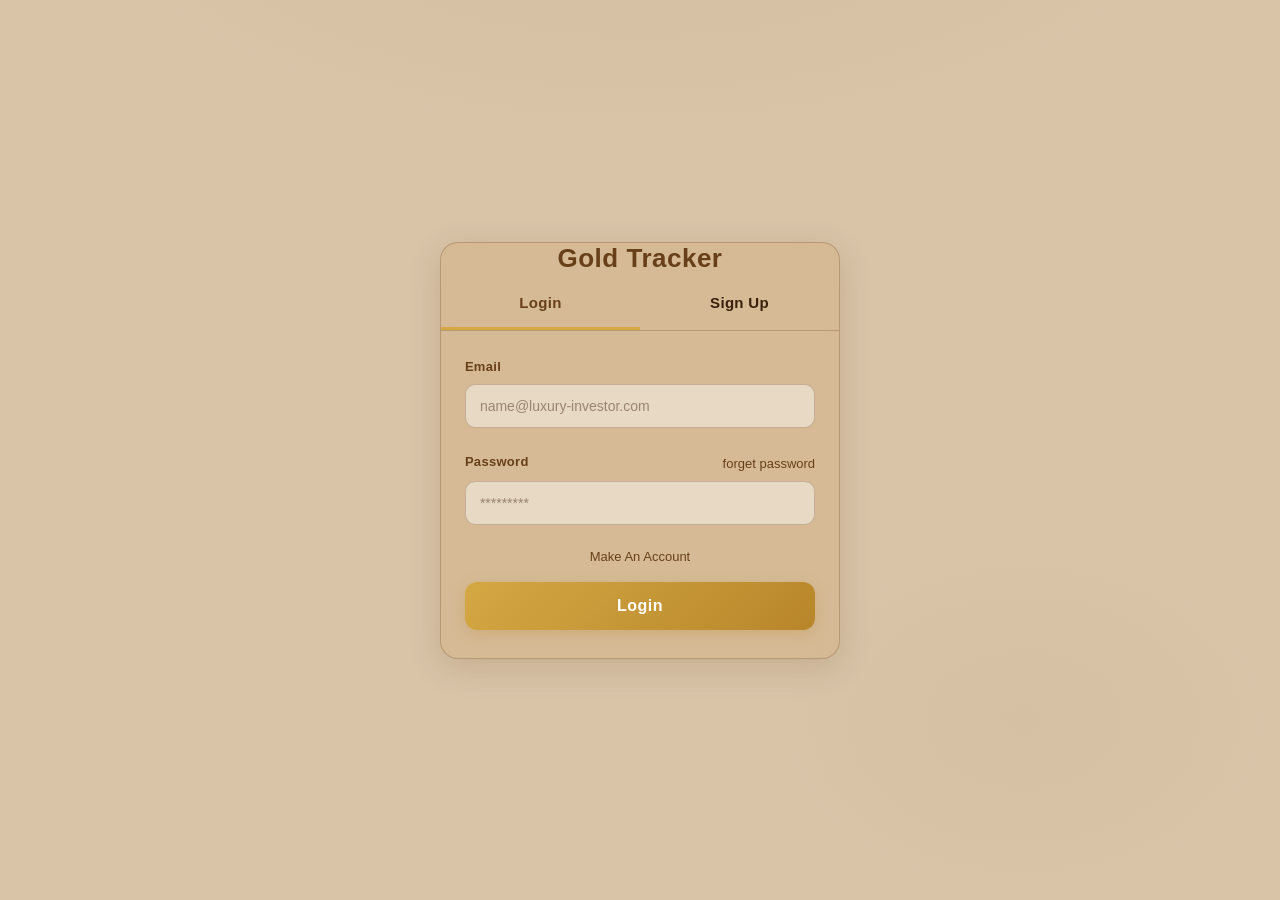
==== commit cfedaf5e: "add the dark mode" ====
--- a/assets.html
+++ b/assets.html
@@ -4,6 +4,8 @@
 <head>
     <meta charset="UTF-8">
     <meta name="viewport" content="width=device-width, initial-scale=1.0">
+      <script src="darkMode.js" defer></script>
+
     <title>Assets Page </title>
     <link rel="stylesheet" href="home.css">
     <link rel="stylesheet" href="assets.css">
--- a/home.css
+++ b/home.css
@@ -577,4 +577,86 @@
     background: linear-gradient(135deg, #e0b84e, #c99330);
     box-shadow: 0 4px 16px rgba(180, 130, 40, 0.3);
     transform: translateY(-1px);
+}
+
+body.dark-mode {
+  background-color: #140d04 !important;
+  color: #e8d5b0 !important;
+  background-image:
+    radial-gradient(ellipse 80% 60% at 50% -20%, rgba(212,168,67,0.07) 0%, transparent 60%),
+    radial-gradient(ellipse 40% 40% at 80% 80%, rgba(212,168,67,0.04) 0%, transparent 50%) !important;
+}
+
+/* Header */
+body.dark-mode header {
+  background-color: rgba(22, 14, 6, 0.97) !important;
+  border-bottom-color: rgba(212, 168, 67, 0.20) !important;
+  box-shadow: 0 2px 16px rgba(0,0,0,0.50) !important;
+}
+body.dark-mode #nav-bar nav ul li a       { color: #e8d5b0; }
+body.dark-mode #nav-bar nav ul li a:hover,
+body.dark-mode #nav-bar nav ul li a.active {
+  color: #d4a843;
+  border-bottom-color: #d4a843;
+}
+body.dark-mode #login-btn a   { color: #d4a843; }
+body.dark-mode #login-btn:hover { background-color: rgba(212,168,67,0.10); }
+
+/* Theme toggle button */
+body.dark-mode #theme-toggle {
+  background: rgba(212,168,67,0.10);
+  border-color: rgba(212,168,67,0.30);
+  color: #d4a843;
+}
+
+/* User info */
+body.dark-mode #user-name { color: #d4a843; }
+
+/* Price card & chart card */
+body.dark-mode .price-card,
+body.dark-mode .chart-card {
+  background: linear-gradient(145deg, #1e1208 0%, #261507 100%);
+  border-color: rgba(212,168,67,0.18);
+}
+body.dark-mode .price-card h6,
+body.dark-mode .chart-card h6      { color: #c4a87e; }
+body.dark-mode .price-card h2      { color: #d4a843; }
+body.dark-mode .price-card #ounce-price-sub { color: #c4a87e; }
+body.dark-mode .price-card #last-updated    { color: #8a6a3a; }
+
+/* Rate cards */
+body.dark-mode .rate-card {
+  background: #1e1208;
+  border-color: rgba(212,168,67,0.12);
+}
+body.dark-mode .rate-card.featured {
+  background: linear-gradient(145deg, #2a1a08, #1e1208);
+  border-color: #b8862a;
+}
+body.dark-mode .rate-label          { color: #c4a87e; }
+body.dark-mode .rate-value          { color: #d4a843; }
+body.dark-mode .rate-card small     { color: #8a6a3a; }
+body.dark-mode .rates-section-title,
+body.dark-mode .news-section-title  { color: #e8d5b0; }
+body.dark-mode h5                   { color: #e8d5b0; }
+
+/* News cards */
+body.dark-mode .news-card {
+  background: linear-gradient(145deg, #1e1208 0%, #261507 100%);
+  border-color: rgba(212,168,67,0.12);
+}
+body.dark-mode .news-card-title     { color: #e8d5b0; }
+body.dark-mode .news-card-desc      { color: #c4a87e; }
+body.dark-mode .news-source {
+  color: #d4a843;
+  background: rgba(212,168,67,0.08);
+  border-color: rgba(212,168,67,0.20);
+}
+body.dark-mode .news-date           { color: #8a6a3a; }
+body.dark-mode .news-card-link      { color: #d4a843; }
+body.dark-mode .news-title-line {
+  background: linear-gradient(90deg, rgba(212,168,67,0.25), transparent);
+}
+body.dark-mode .news-card-skeleton {
+  background: linear-gradient(145deg, #1e1208 0%, #261507 100%);
 }
--- a/assets.css
+++ b/assets.css
@@ -465,4 +465,111 @@
 .profit-loss small {
     font-weight: normal;
     font-size: 12px;
-}+}
+/* dark Mode */
+body.dark-mode {
+  background-color: #140d04 !important;
+  color: #e8d5b0 !important;
+}
+ 
+/* ── Search bar ── */
+body.dark-mode .searchAssets {
+  border-bottom-color: rgba(212, 168, 67, 0.30);
+  box-shadow: 2px 1px 10px rgba(0, 0, 0, 0.40);
+  background-color: #1a1008;
+}
+ 
+body.dark-mode #searchInput {
+  background-color: #2a1a08;
+  color: #e8d5b0;
+  border-color: rgba(212, 168, 67, 0.35);
+}
+body.dark-mode #searchInput::placeholder {
+  color: #8a6a3a;
+}
+ 
+body.dark-mode #searchKarat,
+body.dark-mode #searchType {
+  background-color: #2a1a08;
+  color: #d4a843;
+  border: 1px solid rgba(212, 168, 67, 0.30);
+}
+ 
+body.dark-mode #add-asset-btn {
+  color: #1a1008;
+  background: linear-gradient(135deg, #d4a843, #b8862a);
+}
+ 
+/* ── Form container ── */
+body.dark-mode .form-container {
+  background-color: #1e1208;
+  box-shadow: 0 0 15px rgba(0, 0, 0, 0.50);
+}
+ 
+body.dark-mode h2 {
+  color: #d4a843;
+}
+ 
+body.dark-mode .form-group label {
+  color: #c4a87e;
+}
+ 
+body.dark-mode input,
+body.dark-mode select {
+  background-color: #2a1a08;
+  color: #e8d5b0;
+  border-color: rgba(212, 168, 67, 0.35);
+}
+body.dark-mode input::placeholder {
+  color: #8a6a3a;
+}
+body.dark-mode select option {
+  background-color: #2a1a08;
+  color: #e8d5b0;
+}
+ 
+/* ── Gold cards ── */
+body.dark-mode #assetList {
+  background-color: transparent;
+}
+ 
+body.dark-mode .gold-card {
+  background-color: #1e1208;
+  border-color: rgba(212, 168, 67, 0.20);
+  box-shadow: 2px 1px 10px rgba(0, 0, 0, 0.40);
+}
+ 
+body.dark-mode .gold-card h3 {
+  color: #d4a843;
+}
+ 
+body.dark-mode .gold-card p {
+  color: #c4a87e;
+}
+ 
+body.dark-mode .gold-card a,
+body.dark-mode .delete-btn {
+  background-color: #2a1a08;
+  color: #d4a843;
+  border: 1px solid rgba(212, 168, 67, 0.30);
+}
+body.dark-mode .gold-card a:hover,
+body.dark-mode .delete-btn:hover {
+  background-color: #b8862a;
+  color: #fff;
+}
+ 
+/* ── Profit / Loss badges ── */
+body.dark-mode .profit-loss.profit {
+  background-color: #0f2d18;
+  color: #4caf7d;
+}
+body.dark-mode .profit-loss.loss {
+  background-color: #2d0f13;
+  color: #e57373;
+}
+body.dark-mode .profit-loss.neutral {
+  background-color: #1e1a14;
+  color: #c4a87e;
+}
+ 
